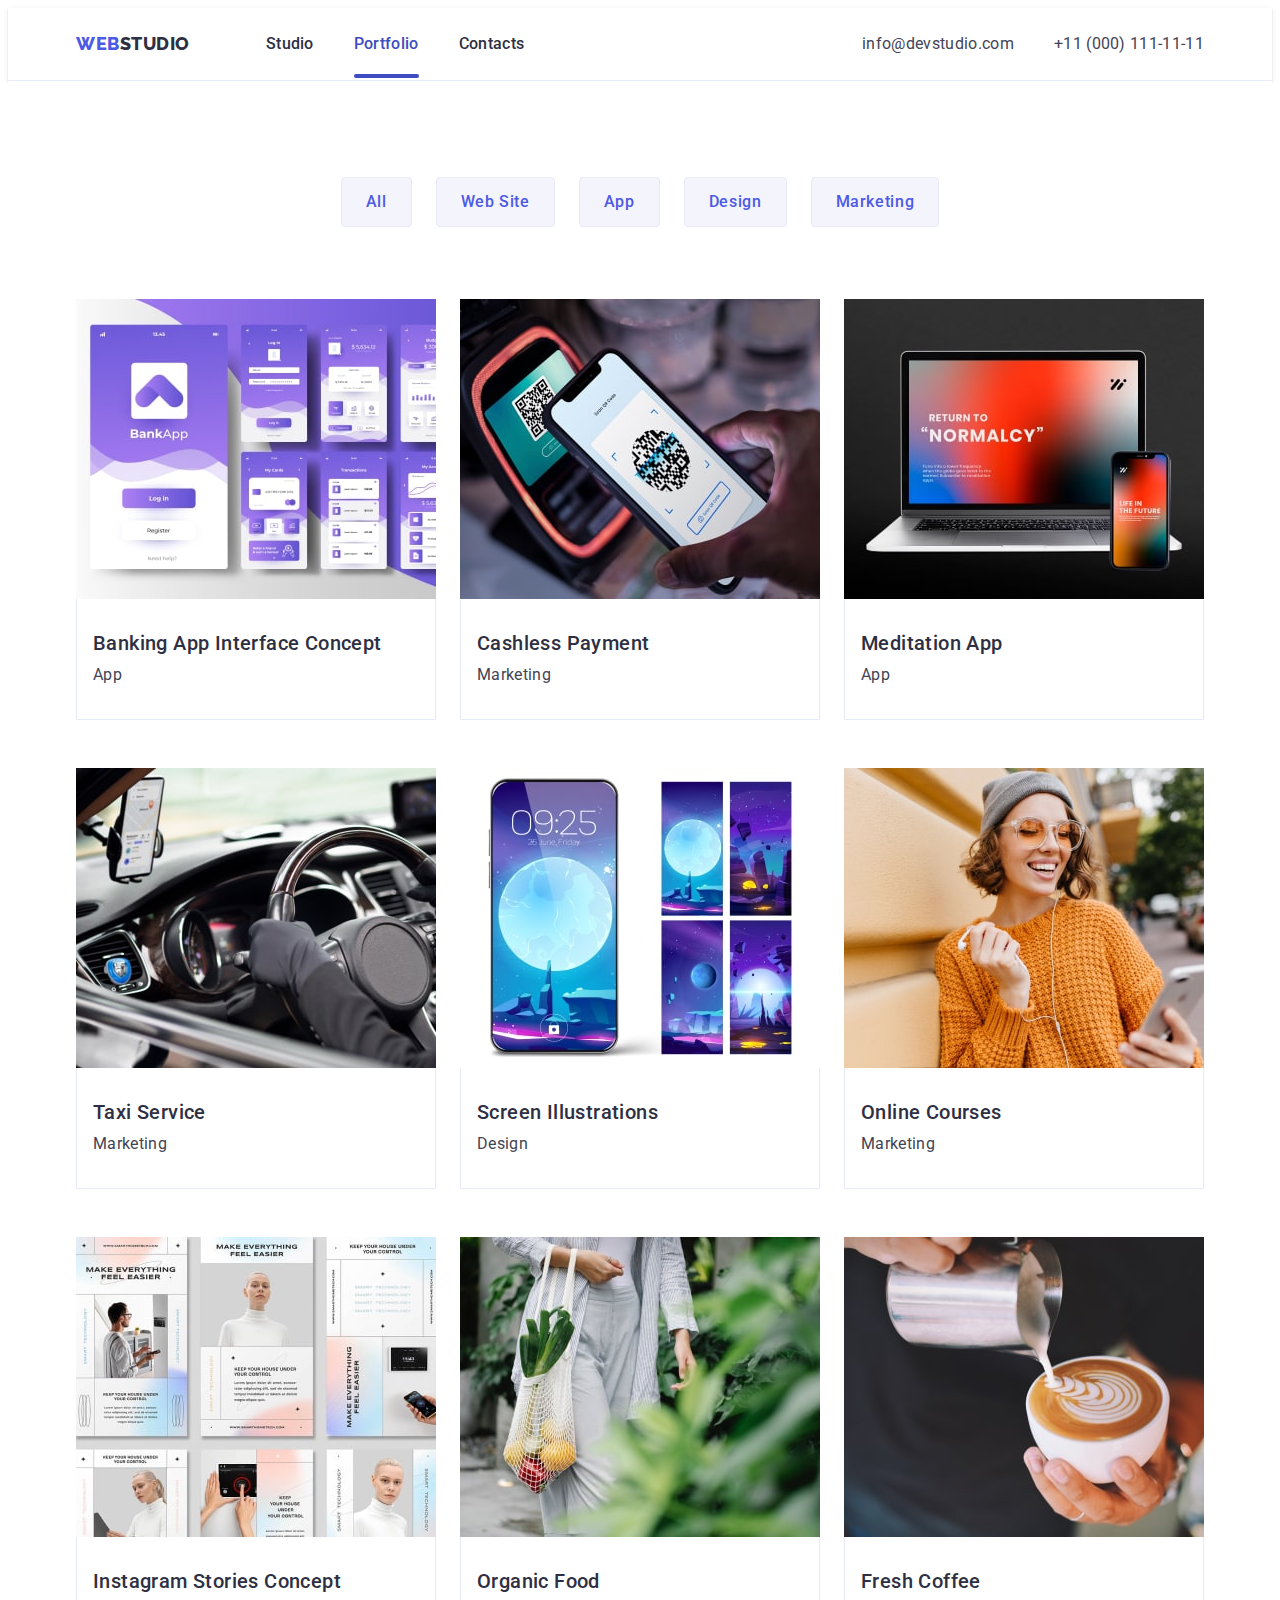
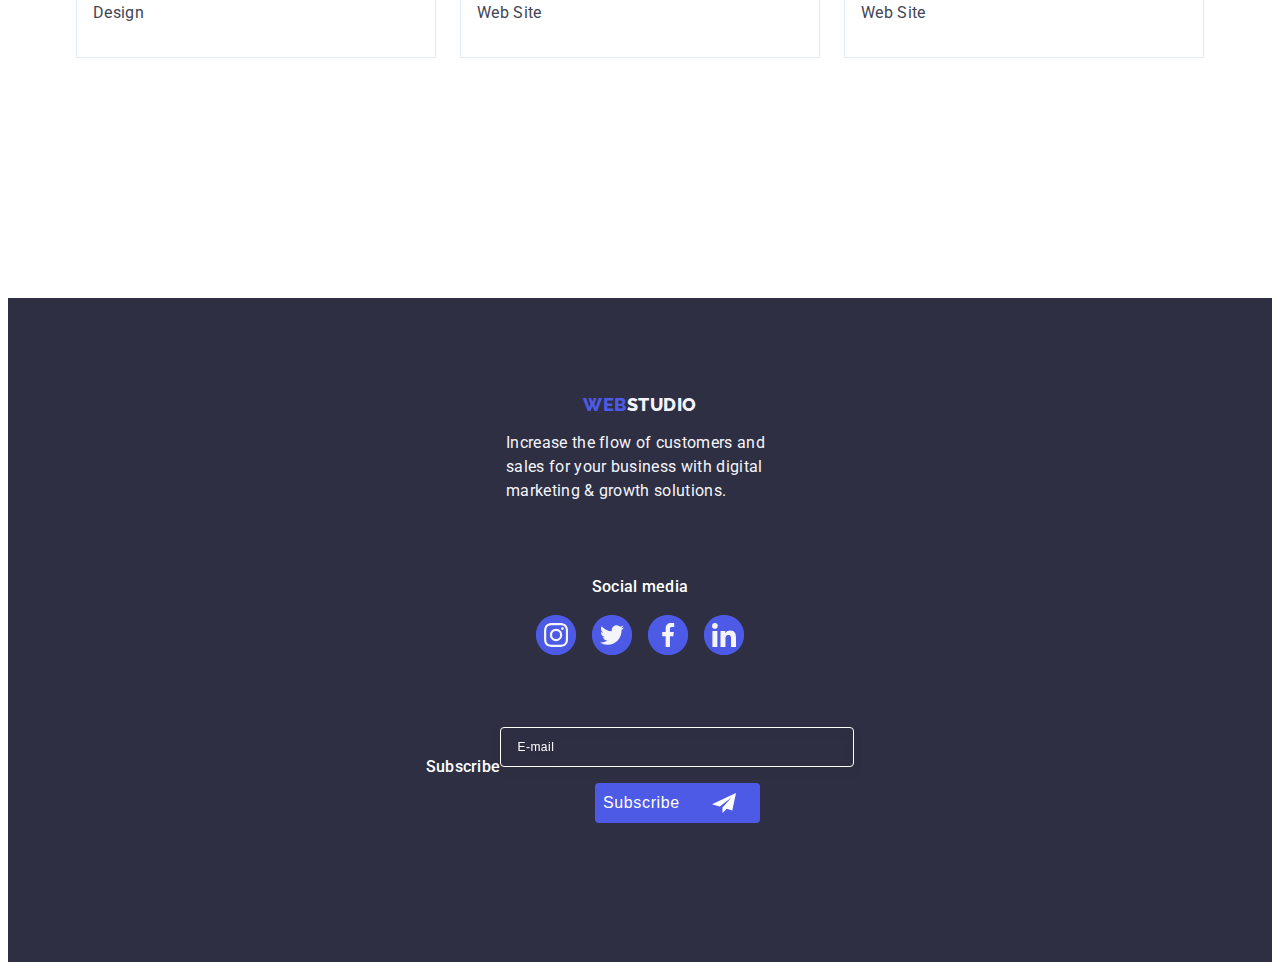
==== portfolio.html @ fb033a0b "goit-markup-hw-06" ====
<!DOCTYPE html>
<html lang="en">
  <head>
    <meta charset="UTF-8" />
    <meta http-equiv="X-UA-Compatible" content="IE=edge" />
    <meta name="viewport" content="width=device-width, initial-scale=1.0" />
    <title>Document</title>
    <link rel="preconnect" href="https://fonts.googleapis.com" />
    <link rel="preconnect" href="https://fonts.gstatic.com" crossorigin />
    <link
      href="https://fonts.googleapis.com/css2?family=Montserrat:wght@400;700&family=Raleway:wght@800&family=Roboto:wght@400;500;700;900&display=swap"
      rel="stylesheet"
    />
    <link
      rel="stylesheet"
      href="https://cdnjs.cloudflare.com/ajax/libs/modern-normalize/2.0.0/modern-normalize.min.css"
      integrity="sha512-4xo8blKMVCiXpTaLzQSLSw3KFOVPWhm/TRtuPVc4WG6kUgjH6J03IBuG7JZPkcWMxJ5huwaBpOpnwYElP/m6wg=="
      crossorigin="anonymous"
      referrerpolicy="no-referrer"
    />
    <link rel="stylesheet" href="./css/styles.css" />
  </head>
  <body>
    <header class="header">
      <div class="header-container container">
        <nav class="header-navigation">
          <a class="header-logo link" href="./index.html"
            >Web<span class="header-logo-accent">Studio</span></a
          >
          <ul class="header-menu list">
            <li class="header-menu-item">
              <a class="header-menu-link link" href="./index.html">Studio</a>
            </li>
            <li class="header-menu-item">
              <a class="header-menu-link link current" href="./portfolio.html"
                >Portfolio</a
              >
            </li>
            <li class="header-menu-item">
              <a class="header-menu-link link" href="">Contacts</a>
            </li>
          </ul>
        </nav>
        <address class="header-contacts">
          <ul class="header-contacts-menu list">
            <li class="header-contacts-item">
              <a
                class="header-contacts-link link"
                href="mailto:info@devstudio.com"
                >info@devstudio.com</a
              >
            </li>
            <li class="header-contacts-item">
              <a class="header-contacts-link link" href="tel:+110001111111"
                >+11 (000) 111-11-11</a
              >
            </li>
          </ul>
        </address>
      </div>
    </header>
    <main>
      <section class="gallery">
        <div class="container">
          <h1 class="visually-hidden">Gallery</h1>
          <ul class="gallery-btn-list list">
            <li>
              <button type="button" class="gallery-btn-item">All</button>
            </li>
            <li>
              <button type="button" class="gallery-btn-item">Web Site</button>
            </li>
            <li><button type="button" class="gallery-btn-item">App</button></li>
            <li>
              <button type="button" class="gallery-btn-item">Design</button>
            </li>
            <li>
              <button type="button" class="gallery-btn-item">Marketing</button>
            </li>
          </ul>
          <ul class="gallery-portfolio-list list">
            <li class="gallery-portfolio-item">
              <a class="gallery-portfolio-link link" href="">
                <div class="gallery-portfolio-img">
                  <img
                    src="./images/portfolio/img1min.jpg"
                    alt="Main menu"
                    width="360"
                    height="300"
                  />
                  <p class="gallery-img-text">
                    14 Stylish and User-Friendly App Design Concepts · Task
                    Manager App · Calorie Tracker App · Exotic Fruit Ecommerce
                    App · Cloud Storage App
                  </p>
                </div>
                <div class="container-galrery-text">
                  <h2 class="gallery-portfolio-title">
                    Banking App Interface Concept
                  </h2>
                  <p class="gallery-portfolio-text">App</p>
                </div>
              </a>
            </li>
            <li class="gallery-portfolio-item">
              <a class="gallery-portfolio-link link" href="">
                <div class="gallery-portfolio-img">
                  <img
                    src="./images/portfolio/img2min.jpg"
                    alt="Scan code"
                    width="360"
                    height="300"
                  />
                  <p class="gallery-img-text">
                    14 Stylish and User-Friendly App Design Concepts · Task
                    Manager App · Calorie Tracker App · Exotic Fruit Ecommerce
                    App · Cloud Storage App
                  </p>
                </div>
                <div class="container-galrery-text">
                  <h2 class="gallery-portfolio-title">Cashless Payment</h2>
                  <p class="gallery-portfolio-text">Marketing</p>
                </div>
              </a>
            </li>
            <li class="gallery-portfolio-item">
              <a class="gallery-portfolio-link link" href="">
                <div class="gallery-portfolio-img">
                  <img
                    src="./images/portfolio/img3min.jpg"
                    alt="Gadget adaptation"
                    width="360"
                    height="300"
                  />
                  <p class="gallery-img-text">
                    14 Stylish and User-Friendly App Design Concepts · Task
                    Manager App · Calorie Tracker App · Exotic Fruit Ecommerce
                    App · Cloud Storage App
                  </p>
                </div>
                <div class="container-galrery-text">
                  <h2 class="gallery-portfolio-title">Meditation App</h2>
                  <p class="gallery-portfolio-text">App</p>
                </div>
              </a>
            </li>
            <li class="gallery-portfolio-item">
              <a class="gallery-portfolio-link link" href="">
                <div class="gallery-portfolio-img">
                  <img
                    src="./images/portfolio/img4min.jpg"
                    alt="Taxi Service"
                    width="360"
                    height="300"
                  />
                  <p class="gallery-img-text">
                    14 Stylish and User-Friendly App Design Concepts · Task
                    Manager App · Calorie Tracker App · Exotic Fruit Ecommerce
                    App · Cloud Storage App
                  </p>
                </div>
                <div class="container-galrery-text">
                  <h2 class="gallery-portfolio-title">Taxi Service</h2>
                  <p class="gallery-portfolio-text">Marketing</p>
                </div>
              </a>
            </li>
            <li class="gallery-portfolio-item">
              <a class="gallery-portfolio-link link" href="">
                <div class="gallery-portfolio-img">
                  <img
                    src="./images/portfolio/img5min.jpg"
                    alt="Screen Illustrations"
                    width="360"
                    height="300"
                  />
                  <p class="gallery-img-text">
                    14 Stylish and User-Friendly App Design Concepts · Task
                    Manager App · Calorie Tracker App · Exotic Fruit Ecommerce
                    App · Cloud Storage App
                  </p>
                </div>
                <div class="container-galrery-text">
                  <h2 class="gallery-portfolio-title">Screen Illustrations</h2>
                  <p class="gallery-portfolio-text">Design</p>
                </div>
              </a>
            </li>
            <li class="gallery-portfolio-item">
              <a class="gallery-portfolio-link link" href="">
                <div class="gallery-portfolio-img">
                  <img
                    src="./images/portfolio/img6min.jpg"
                    alt="Online Courses"
                    width="360"
                    height="300"
                  />
                  <p class="gallery-img-text">
                    14 Stylish and User-Friendly App Design Concepts · Task
                    Manager App · Calorie Tracker App · Exotic Fruit Ecommerce
                    App · Cloud Storage App
                  </p>
                </div>
                <div class="container-galrery-text">
                  <h2 class="gallery-portfolio-title">Online Courses</h2>
                  <p class="gallery-portfolio-text">Marketing</p>
                </div>
              </a>
            </li>
            <li class="gallery-portfolio-item">
              <a class="gallery-portfolio-link link" href="">
                <div class="gallery-portfolio-img">
                  <img
                    src="./images/portfolio/img7min.jpg"
                    alt="Instagram Stories"
                    width="360"
                    height="300"
                  />
                  <p class="gallery-img-text">
                    14 Stylish and User-Friendly App Design Concepts · Task
                    Manager App · Calorie Tracker App · Exotic Fruit Ecommerce
                    App · Cloud Storage App
                  </p>
                </div>
                <div class="container-galrery-text">
                  <h2 class="gallery-portfolio-title">
                    Instagram Stories Concept
                  </h2>
                  <p class="gallery-portfolio-text">Design</p>
                </div>
              </a>
            </li>
            <li class="gallery-portfolio-item">
              <a class="gallery-portfolio-link link" href="">
                <div class="gallery-portfolio-img">
                  <img
                    src="./images/portfolio/img8min.jpg"
                    alt="Organic Food"
                    width="360"
                    height="300"
                  />
                  <p class="gallery-img-text">
                    14 Stylish and User-Friendly App Design Concepts · Task
                    Manager App · Calorie Tracker App · Exotic Fruit Ecommerce
                    App · Cloud Storage App
                  </p>
                </div>
                <div class="container-galrery-text">
                  <h2 class="gallery-portfolio-title">Organic Food</h2>
                  <p class="gallery-portfolio-text">Web Site</p>
                </div>
              </a>
            </li>
            <li class="gallery-portfolio-item">
              <a class="gallery-portfolio-link link" href="">
                <div class="gallery-portfolio-img">
                  <img
                    src="./images/portfolio/img9min.jpg"
                    alt="Fresh Coffee"
                    width="360"
                    height="300"
                  />
                  <p class="gallery-img-text">
                    14 Stylish and User-Friendly App Design Concepts · Task
                    Manager App · Calorie Tracker App · Exotic Fruit Ecommerce
                    App · Cloud Storage App
                  </p>
                </div>
                <div class="container-galrery-text">
                  <h2 class="gallery-portfolio-title">Fresh Coffee</h2>
                  <p class="gallery-portfolio-text">Web Site</p>
                </div>
              </a>
            </li>
          </ul>
        </div>
      </section>
    </main>
    <footer class="footer">
      <div class="footer-container container">
        <div class="footer-container-logo">
          <a class="footer-logo link" href="./index.html"
            >Web<span class="footer-logo-accent">Studio</span></a
          >
          <p class="footer-text">
            Increase the flow of customers and sales for your business with
            digital marketing & growth solutions.
          </p>
        </div>
        <div class="footer-social">
          <p class="footer-social-text">Social media</p>
          <ul class="footer-social-list list">
            <li class="footer-social-item">
              <a class="footer-social-link" href="">
                <svg class="footer-social-icon" width="24" height="24">
                  <use href="./images/symbol-defs-2.svg#icon-instagram24"></use>
                </svg>
              </a>
            </li>
            <li class="footer-social-item">
              <a class="footer-social-link" href="">
                <svg class="footer-social-icon" width="24" height="24">
                  <use href="./images/symbol-defs-2.svg#icon-twitter24"></use>
                </svg>
              </a>
            </li>
            <li class="footer-social-item">
              <a class="footer-social-link" href="">
                <svg class="footer-social-icon" width="24" height="24">
                  <use href="./images/symbol-defs-3.svg#icon-facebook24"></use>
                </svg>
              </a>
            </li>
            <li class="footer-social-item">
              <a class="footer-social-link" href="">
                <svg class="footer-social-icon" width="24" height="24">
                  <use href="./images/symbol-defs-2.svg#icon-linkedin24"></use>
                </svg>
              </a>
            </li>
          </ul>
        </div>
        <div class="footer-sub">
          <p class="footer-sub-text">Subscribe</p>
          <form class="footer-form-sub">
            <label aria-label="footer e-mail input" class="footer-label">
              <input
                type="email"
                name="footer-mail"
                class="footer-input"
                placeholder="E-mail"
              />
            </label>
            <button type="submit" class="footer-sub-btn">
              Subscribe
              <svg class="submit-icon" width="24" height="24">
                <use href="./images/symbol-defs5.svg#icon-Frame3"></use>
              </svg>
            </button>
          </form>
        </div>
      </div>
    </footer>
  </body>
</html>
---- css/styles.css ----
:root {
  --color-iris: #4d5ae5;
  --color-ocean: #404bbf;
  --color-navy-blue: #2e2f42;
  --color-green: #31d0aa;
  --color-slate: #434455;
  --color-light-slate: #8e8f99;
  --color-cornflower: #e7e9fc;
  --color-cloud: #f4f4fd;
  --color-navy-blue-modal: #2e2f42;
  --color-grey: #2e2f42;
  --color-white: #ffffff;
  --color-dairy: #fcfcfc;
}

body {
  font-family: "Roboto", sans-serif;
  color: var(--color-slate);
  background-color: var(--color-white);
  size: 16px;
}

p,
h1,
h2,
h3,
h4,
h5,
h6 {
  margin-top: 0;
  margin-bottom: 0;
}
ul,
ol {
  padding-left: 0;
  margin-top: 0;
  margin-bottom: 0;
}

* {
  box-sizing: border-box;
}

.link {
  text-decoration: none;
}
.list {
  list-style-type: none;
}
.visually-hidden {
  position: absolute;
  width: 1px;
  height: 1px;
  margin: -1px;
  border: 0;
  padding: 0;
  white-space: nowrap;
  clip-path: inset(100%);
  clip: rect(0 0 0 0);
  overflow: hidden;
}

.container {
  width: 100%;
  max-width: 1158px;
  padding: 0 15px;
  margin: 0 auto;
}

img {
  display: block;
  max-width: 100%;
  height: auto;
}

/* ------HEADER------- */

.header {
  border-bottom: 1px solid #e7e9fc;
  box-shadow: 0px 2px 1px rgba(46, 47, 66, 0.08),
    0px 1px 1px rgba(46, 47, 66, 0.16), 0px 1px 6px rgba(46, 47, 66, 0.08);
}

.header-container {
  display: flex;
  align-items: center;
}
.header-navigation {
  display: flex;
  align-items: center;
  position: relative;
  color: #404bbf;
}
/* .header-navigation::after {
  position: absolute;
  left: 0;
  bottom: -1px;
  height: 4px;
  background-color: #404bbf;
  border-radius: 2px;
} */
.header-menu {
  display: flex;
  align-items: center;
  gap: 40px;
}
.header-contacts {
  font-style: normal;
  display: flex;
  align-items: center;
  margin-left: auto;
  padding-top: 24px;
  padding-bottom: 24px;
}

.header-contacts-menu {
  display: flex;
  gap: 40px;
}

.header-logo {
  color: var(--color-iris);
  font-family: Raleway, sans-serif;
  font-size: 18px;
  font-weight: 800;
  line-height: 1.17;
  letter-spacing: 0.03em;
  text-transform: uppercase;
  margin-right: 76px;
}
.header-logo-accent {
  color: var(--color-navy-blue);
  font-family: Raleway, sans-serif;
  font-size: 18px;
  font-weight: 800;
  line-height: 1.17;
  letter-spacing: 0.03em;
  text-transform: uppercase;
}
.header-menu-item {
}
/* .header-menu-item:not(:last-child) .header-menu-link {
  color: var(--color-ocean);
}

.header-menu-item:not(:last-child) .header-menu-link::after {
  content: "";
  position: absolute;
  left: 0;
  width: 100%;
  bottom: -1px;
  height: 4px;
  border-radius: 2px;
  background-color: var(--color-ocean);
} */

.header-menu-link {
  color: var(--color-navy-blue);
  font-size: 16px;
  font-weight: 500;
  line-height: 1.5;
  letter-spacing: 0.02em;
  padding: 24px 0;
  transition: color 250ms cubic-bezier(0.4, 0, 0.2, 1);
  position: relative;
}
.current {
  position: relative;
  color: var(--color-ocean);
}
.current::after {
  content: "";
  position: absolute;
  left: 0;
  width: 100%;
  bottom: -1px;
  height: 4px;
  border-radius: 2px;
  background-color: var(--color-ocean);
}
.header-menu-link:hover,
.header-menu-link:focus {
  color: var(--color-ocean);
}

.header-contacts-link {
  color: var(--color-slate);
  font-size: 16px;
  font-weight: 400;
  line-height: 1.5;
  letter-spacing: 0.02em;
  transition: color 250ms cubic-bezier(0.4, 0, 0.2, 1);
}
.header-contacts-link:hover,
.header-contacts-link:focus {
  color: var(--color-ocean);
}

/* -----------------------HERO----------------------- */
.hero {
  background-color: var(--color-navy-blue);
  background-image: linear-gradient(
      rgba(46, 47, 66, 0.7),
      rgba(46, 47, 66, 0.7)
    ),
    url(../images/people-office-min.jpg);
  background-repeat: no-repeat;
  background-position: center;
  background-size: cover;
  padding-top: 112px;
  padding-bottom: 240px;
  margin: 0 auto;
  height: 432px;
}

.hero-title {
  color: var(--color-white);
  text-align: center;
  font-size: 36px;
  font-weight: 700;
  line-height: 1.11;
  letter-spacing: 0.02em;
  max-width: 320px;
  padding-left: auto;
  margin: auto;
  margin-bottom: 72px;
}

.hero-button {
  color: var(--color-white);
  background-color: var(--color-iris);
  font-family: inherit;
  cursor: pointer;
  font-size: 16px;
  font-weight: 500;
  line-height: 1.5;
  letter-spacing: 0.04em;
  min-width: 169px;
  display: block;
  height: 56px;
  border: none;
  margin: auto;
  padding: 16px 32px;
  border-radius: 4px;
  transition: background-color 250ms cubic-bezier(0.4, 0, 0.2, 1);
  margin-bottom: 112px;
}
.hero-button:hover,
.hero-button:focus {
  background-color: var(--color-ocean);
}

/* ---------------ADVANTAGES------------ */

.advantages {
  background-color: var(--color-white);
  padding-top: 96px;
  padding-bottom: 96px;
}
.advantages-list {
  background-color: var(--color-white);
  display: flex;
  flex-wrap: wrap;
  gap: 72px;
  /* width: 100%; */
}

.advantages-item {
  /* width: calc((100% - 72px) / 4); */
}
.advantages-item-top {
  /* width: 264px;
  height: 112px;
  display: flex;
  align-items: center;
  justify-content: center;
  border-radius: 4px;
  background: var(--cloud, #f4f4fd);
  margin-bottom: 8px; */
  display: none;
}

.advantages-subtitle {
  color: var(--color-navy-blue);
  font-size: 36px;
  font-weight: 700;
  line-height: 1.11;
  letter-spacing: 0.02em;
  margin-bottom: 8px;
  text-align: center;
}
.advantages-item-text {
  color: var(--color-slate);
  font-size: 16px;
  font-weight: 500;
  line-height: 1.5;
  letter-spacing: 0.02em;
  /* width: 264px; */
  width: 100%;
  gap: 8px;
}

/* ---------------IMAGES------------ */
.images {
}
.images-title {
  display: none;
}
.images-list {
  display: none;
}
.images-item {
  display: none;
}
/* ---------------TEAM-------------*/

.team {
  background-color: var(--color-cloud);
  padding-top: 96px;
  padding-bottom: 96px;
}
.team-title {
  color: var(--color-navy-blue);
  text-align: center;
  font-size: 36px;
  font-weight: 700;
  line-height: 1.11;
  letter-spacing: 0.02em;
  text-transform: capitalize;
  margin-bottom: 72px;
}
.container-text {
  padding-top: 32px;
  padding-bottom: 32px;
  text-align: center;
  width: 264px;
}
.team-name {
  color: var(--color-navy-blue);
  text-align: center;
  font-size: 20px;
  font-weight: 500;
  line-height: 1.2;
  letter-spacing: 0.02em;
  margin-bottom: 8px;
}
.team-text {
  color: var(--color-slate);
  text-align: center;
  font-size: 16px;
  font-weight: 400;
  line-height: 1.5;
  letter-spacing: 0.02em;
  margin-bottom: 8px;
}
.team-icon-list {
  display: flex;
  justify-content: center;
  gap: 24px;
}
.team-icon-item {
  width: 40px;
  height: 40px;
}
.team-icon-link {
  width: 100%;
  height: 100%;
  background-color: var(--color-iris);
  border-radius: 50%;
  display: flex;
  align-items: center;
  justify-content: center;
  transition: background-color 250ms cubic-bezier(0.4, 0, 0.2, 1);
}
.team-icon-link:hover,
.team-icon-link:focus {
  background-color: #404bbf;
}
.team-img-icon {
  width: 16px;
  height: 16px;
  fill: #f4f4fd;
}

.team-list {
  display: flex;
  flex-wrap: wrap;
  gap: 72px;
  justify-content: center;
  align-items: center;
  margin: 0 auto;
}

.team-item {
  background-color: var(--color-white);
  border-radius: 0px 0px 4px 4px;
  /* width: calc((100% - 72px) / 4); */
  box-shadow: 0px 2px 1px 0px rgba(46, 47, 66, 0.08),
    0px 1px 1px 0px rgba(46, 47, 66, 0.16),
    0px 1px 6px 0px rgba(46, 47, 66, 0.08);
  justify-content: center;
  align-items: center;
}
/* --------------COSTOMERS------------ */

.costomers {
  padding-top: 96px;
  padding-bottom: 96px;
}
.costomers-title {
  color: var(--navyblue, #2e2f42);
  text-align: center;
  font-size: 36px;
  font-weight: 700;
  line-height: 1.11;
  letter-spacing: 0.02em;
  text-transform: capitalize;
  margin-bottom: 72px;
}
.costomers-list {
  display: flex;
  flex-wrap: wrap;
  gap: 72px 16px;
  max-width: 426px;
}

.costomers-item {
  width: calc((100% - 16px) / 2);
  height: 88px;
}

.costomers-item:hover,
.costomers-item:focus {
  border-color: #404bbf;
  color: #404bbf;
}

.costomers-link {
  width: 100%;
  height: 100%;
  display: flex;
  align-items: center;
  justify-content: center;
  color: #8e8f99;
  border: 1px solid var(--lightslate, #8e8f99);
  border-radius: 4px;
  transition: border-color 250ms cubic-bezier(0.4, 0, 0.2, 1),
    color 250ms cubic-bezier(0.4, 0, 0.2, 1);
}
.costomers-icon {
  fill: currentColor;
}
.costomers-link:hover,
.costomers-link:focus {
  border-color: #404bbf;
  color: #404bbf;
}

/* --------------FOOTER-------------- */

.footer {
  background-color: var(--color-navy-blue);
  /* padding: 100px 0; */
  align-items: baseline;
  padding-top: 96px;
  padding-bottom: 96px;
  margin: 0 auto;
  height: 664px;
}
.footer-container-logo {
  /* margin-right: 120px; */
}
.footer-logo {
  margin-bottom: 16px;
  color: var(--color-iris);
  font-family: Raleway, sans-serif;
  font-size: 18px;
  font-weight: 800;
  line-height: 1.17;
  letter-spacing: 0.03em;
  text-transform: uppercase;
  display: flex;
  justify-content: center;
  align-items: center;
}
.link {
  /* display: inline-block; */
}

.footer-logo-accent {
  color: var(--color-cloud);
  font-family: Raleway, sans-serif;
  font-size: 18px;
  font-weight: 800;
  line-height: 1.17;
  letter-spacing: 0.03em;
  text-transform: uppercase;
}
.footer-text {
  color: var(--color-cloud);
  font-size: 16px;
  font-weight: 400;
  line-height: 1.5;
  letter-spacing: 0.02em;
  max-width: 268px;
  display: flex;
  justify-content: center;
  align-items: center;
  margin: 0 auto;
}

.footer-container {
  flex-direction: column;
  align-items: center;
  /* gap: 72px; */
}

.footer-social {
  margin-top: 72px;
}
.footer-social-text {
  color: var(--white, #fff);
  font-size: 16px;
  font-weight: 500;
  line-height: 1.5;
  letter-spacing: 0.02em;
  margin-bottom: 16px;
  display: flex;
  flex-wrap: wrap;
  justify-content: center;
  align-items: center;
}
.footer-social-list {
  display: flex;
  flex-wrap: wrap;
  justify-content: center;
  align-items: center;
  gap: 16px;
}
.footer-social-item {
  display: flex;
  align-items: center;
  justify-content: center;
  fill: var(--cloud);
  background-color: var(--color-iris);
  width: 40px;
  height: 40px;
  border-radius: 50%;
  margin-bottom: 72px;
}
.footer-social-link {
  width: 100%;
  height: 100%;
  background-color: var(--color-iris);
  display: flex;
  align-items: center;
  justify-content: center;
  border-radius: 50%;
  transition: background-color 250ms cubic-bezier(0.4, 0, 0.2, 1);
}
.footer-social-link:hover,
.footer-social-link:focus {
  background-color: #31d0aa;
}
.footer-social-icon {
  fill: #f4f4fd;
}
.footer-sub {
  display: flex;
  flex-wrap: wrap;
  justify-content: center;
  align-items: center;
}
.footer-sub-text {
  color: var(--white, #fff);
  font-size: 16px;
  font-weight: 500;
  line-height: 1.5;
  letter-spacing: 0.02em;
  margin-bottom: 16px;
}
.footer-form-sub {
  display: flex;
  flex-wrap: wrap;
}
.footer-label {
  width: 100%;
}
.footer-input {
  width: 100%;
  height: 40px;
  border-radius: 4px;
  border: 1px solid var(--white, #fff);
  filter: drop-shadow(0px 4px 4px rgba(0, 0, 0, 0.15));
  padding-left: 16px;
  padding-right: 16px;
  background-color: transparent;
  justify-content: space-between;
  font-size: 12px;
  line-height: 1.5;
  letter-spacing: 0.04em;
  color: #ffffff;
  margin-bottom: 16px;
}
.footer-input::placeholder {
  color: #ffffff;
}
.footer-sub-btn {
  display: flex;
  justify-content: center;
  align-items: center;
  min-width: 165px;
  height: 40px;
  color: #fff;
  text-align: center;
  padding-left: 8px;
  padding-right: 24px;
  gap: 16px;
  font-size: 16px;
  font-weight: 500;
  line-height: 1.5;
  letter-spacing: 0.04em;
  border-radius: 4px;
  background: var(--iris, #4d5ae5);
  cursor: pointer;
  border: none;
  margin: 0 auto;
}

.submit-icon {
  width: 24px;
  height: 24px;
  margin-left: 16px;
}

/* =============Gallery========= */

.gallery {
  background-color: var(--color-white);
  padding: 96px 0 120px 0;
}
.gallery-title {
}

.gallery-btn-list {
  text-align: center;
  display: flex;
  margin-bottom: 72px;
  justify-content: center;
  gap: 24px;
}
.gallery-btn-item:hover,
.gallery-btn-item:focus {
  color: var(--color-white);
  background-color: var(--color-ocean);
  border: 1px solid transparent;
  box-shadow: 0px 3px 1px rgba(0, 0, 0, 0.1), 0px 2px 1px rgba(0, 0, 0, 0.08),
    0px 2px 2px rgba(0, 0, 0, 0.12);
}

.gallery-btn-item {
  color: var(--color-iris);
  background-color: var(--color-cloud);
  text-align: center;
  font-family: inherit;
  cursor: pointer;
  font-size: 16px;
  font-weight: 500;
  line-height: 1.5;
  letter-spacing: 0.04em;
  padding: 12px 24px;
  border: 1px solid #e7e9fc;
  border-radius: 4px;
  transition: color 250ms cubic-bezier(0.4, 0, 0.2, 1),
    background-color 250ms cubic-bezier(0.4, 0, 0.2, 1),
    border-color 250ms cubic-bezier(0.4, 0, 0.2, 1),
    box-shadow 250ms cubic-bezier(0.4, 0, 0.2, 1);
}

/* ==============PORTFOLIO============= */

.gallery-portfolio-list {
  display: flex;
  justify-content: center;
  gap: 24px;
  row-gap: 48px;
  flex-wrap: wrap;
  padding-bottom: 120px;
}

.gallery-portfolio-item {
  width: calc((100% - 48px) / 3);
}
.gallery-portfolio-img {
  position: relative;
  overflow: hidden;
}
.gallery-img-text {
  position: absolute;
  top: 0;
  padding: 40px 32px;
  height: 100%;
  width: 100%;
  color: var(--cloud, #f4f4fd);
  background-color: #4d5ae5;
  font-size: 16px;
  font-weight: 400;
  line-height: 1.5;
  letter-spacing: 0.02em;
  transform: translateY(100%);
  transition: transform 250ms cubic-bezier(0.4, 0, 0.2, 1);
}

.gallery-portfolio-link {
  display: block;
  transition: box-shadow 250ms cubic-bezier(0.4, 0, 0.2, 1);
}
.gallery-portfolio-link:hover,
.gallery-portfolio-link:focus {
  box-shadow: 0px 1px 6px rgba(46, 47, 66, 0.08),
    0px 1px 1px rgba(46, 47, 66, 0.16), 0px 2px 1px rgba(46, 47, 66, 0.08);
  transform: translateY(0%);
}

.gallery-portfolio-title {
  color: var(--color-navy-blue);
  font-size: 20px;
  font-weight: 500;
  line-height: 1.2;
  letter-spacing: 0.02em;
  margin-bottom: 8px;
}
.container-galrery-text {
  padding: 32px 16px;
  border: 1px solid #e7e9fc;
  border-top: none;
  transition: transform 250ms cubic-bezier(0.4, 0, 0.2, 1);
}

.gallery-portfolio-text {
  color: var(--color-slate);
  font-size: 16px;
  font-weight: 400;
  line-height: 1.5;
  letter-spacing: 0.02em;
}
.gallery-portfolio-link:hover .gallery-img-text,
.gallery-portfolio-link:focus .gallery-img-text {
  transform: translateY(0%);
}

/* =======backdrop======= */

.backdrop {
  position: fixed;
  width: 100%;
  height: 100%;
  top: 0;
  left: 0;
  background-color: var(--navyblue-modal, rgba(46, 47, 66, 0.4));
  transition: opacity 250ms cubic-bezier(0.4, 0, 0.2, 1),
    visibility 250ms cubic-bezier(0.4, 0, 0.2, 1);
}
.modal {
  position: absolute;
  top: 50%;
  left: 50%;
  transform: translate(-50%, -50%) scale(1);
  padding: 32px;
  width: 408px;
  min-height: 584px;
  margin-top: 88px;
  margin-bottom: 8px;
  border-radius: 4px;
  background-color: var(--dairy, #fcfcfc);
  box-shadow: 0px 1px 1px rgba(0, 0, 0, 0.14), 0px 1px 3px rgba(0, 0, 0, 0.12),
    0px 2px 1px rgba(0, 0, 0, 0.2);
  transition: transform 250ms cubic-bezier(0.4, 0, 0.2, 1);
  padding: 72px 24px 24px 24px;
}
.backdrop.is-hidden .modal {
  transform: translate(-50%, -50%) scale(1);
}
.modal-close-button {
  display: flex;
  position: absolute;
  align-items: center;
  justify-content: center;
  top: 24px;
  right: 24px;
  width: 24px;
  height: 24px;
  padding: 0;
  border-radius: 50%;
  cursor: pointer;
  background-color: #e7e9fc;
  border: 1px solid rgba(0, 0, 0, 0.1);
  transition: background-color 250ms cubic-bezier(0.4, 0, 0.2, 1),
    border 250ms cubic-bezier(0.4, 0, 0.2, 1);
}
.modal-title {
  color: var(--navyblue, #2e2f42);
  text-align: center;
  font-size: 16px;
  font-weight: 500;
  line-height: 1.5;
  letter-spacing: 0.02em;
  margin-bottom: 16px;
}
.modal-field {
  margin-bottom: 8px;
}
.modal-input {
  width: 100%;
  height: 40px;
  border-radius: 4px;
  border: 1px solid var(--navyblue-modal, rgba(46, 47, 66, 0.4));
  padding-left: 38px;
  padding-right: 16px;
  outline: transparent;
  transition: border-color 250ms cubic-bezier(0.4, 0, 0.2, 1);
  background-color: transparent;
}
.modal-input:focus {
  border: 1px solid var(--iris, #4d5ae5);
}

.modal-input:focus + .modal-ikon {
  fill: #4d5ae5;
}

.modal-label {
  color: var(--lightslate, #8e8f99);
  font-size: 12px;
  font-weight: 400;
  line-height: 1.17;
  letter-spacing: 0.04em;
  display: inline-block;
  margin-bottom: 4px;
  display: block;
}
.modal-ikon {
  fill: var(--navy-blue, #2e2f42);
  position: absolute;
  left: 16px;
  top: 50%;
  transform: translateY(-50%);
  transition: fill 250ms cubic-bezier(0.4, 0, 0.2, 1);
}
.model-input-wrap {
  position: relative;
}
.modal-field-area {
  margin-bottom: 16px;
}

.modal-comment {
  width: 100%;
  height: 120px;
  border-radius: 4px;
  font-size: 12px;
  font-weight: 400;
  line-height: 1.17;
  letter-spacing: 0.04em;
  border: 1px solid var(--navyblue-modal, rgba(46, 47, 66, 0.4));
  padding: 16px 18px;
  outline: transparent;
  transition: border-color 250ms cubic-bezier(0.4, 0, 0.2, 1);
  resize: none;
  background-color: transparent;
  padding: 8px 16px;
  color: rgba(46, 47, 66, 0.4);
}
.modal-comment:focus {
  border: 1px solid var(--iris, #4d5ae5);
}
.modal-comment::placeholder {
  color: var(--navyblue-modal, rgba(46, 47, 66, 0.4));
}

.modal-field-check {
  margin-bottom: 24px;
}
.modal-check-text {
  color: var(--lightslate, #8e8f99);
  font-size: 12px;
  font-weight: 400;
  line-height: 1.17;
  letter-spacing: 0.04em;
  align-items: center;
}

.modal-check-ikon {
  outline: transparent;
}
.modal-check-text span {
  width: 16px;
  height: 16px;
  border-radius: 2px;
  border: 1px solid var(--navyblue-modal, rgba(46, 47, 66, 0.4));
  background: var(--dairy, #fcfcfc);
  margin-right: 8px;
  display: inline-flex;
  align-items: center;
  justify-content: center;
  fill: transparent;
  transition: background-color 250ms cubic-bezier(0.4, 0, 0.2, 1),
    border 250ms cubic-bezier(0.4, 0, 0.2, 1),
    fill 250ms cubic-bezier(0.4, 0, 0.2, 1);
}
.modal-check:checked + .modal-check-text span {
  background-color: var(--ocean, #404bbf);
  border: none;
  fill: #f4f4fd;
  transition: background-color 250ms cubic-bezier(0.4, 0, 0.2, 1),
    border 250ms cubic-bezier(0.4, 0, 0.2, 1);
}
.modal-check-link {
  color: var(--iris, #4d5ae5);
  font-size: 12px;
  font-weight: 400;
  line-height: 1.33;
  letter-spacing: 0.04em;
}
.modal-close-button:hover,
.modal-close-button:focus {
  background-color: #404bbf;
  border: none;
  fill: #ffffff;
}
.modal-close-icon {
  transition: fill 250ms cubic-bezier(0.4, 0, 0.2, 1);
}
.modal-close-icon:hover,
.modal-close-icon:focus {
  fill: #ffffff;
}

.modal-form-btn {
  min-width: 169px;
  height: 56px;
  margin: auto;
  background-color: var(--iris, #4d5ae5);
  color: #fff;
  display: block;
  align-items: center;
  justify-content: center;
  border-radius: 4px;
  box-shadow: 0px 4px 4px 0px rgba(0, 0, 0, 0.15);
  text-align: center;
  font-size: 16px;
  font-weight: 500;
  line-height: 1.5;
  letter-spacing: 0.04em;
  cursor: pointer;
  outline: transparent;
  border: none;
  transition: background-color 250ms cubic-bezier(0.4, 0, 0.2, 1);
}
.is-hidden {
  opacity: 0;
  visibility: hidden;
  pointer-events: none;
}
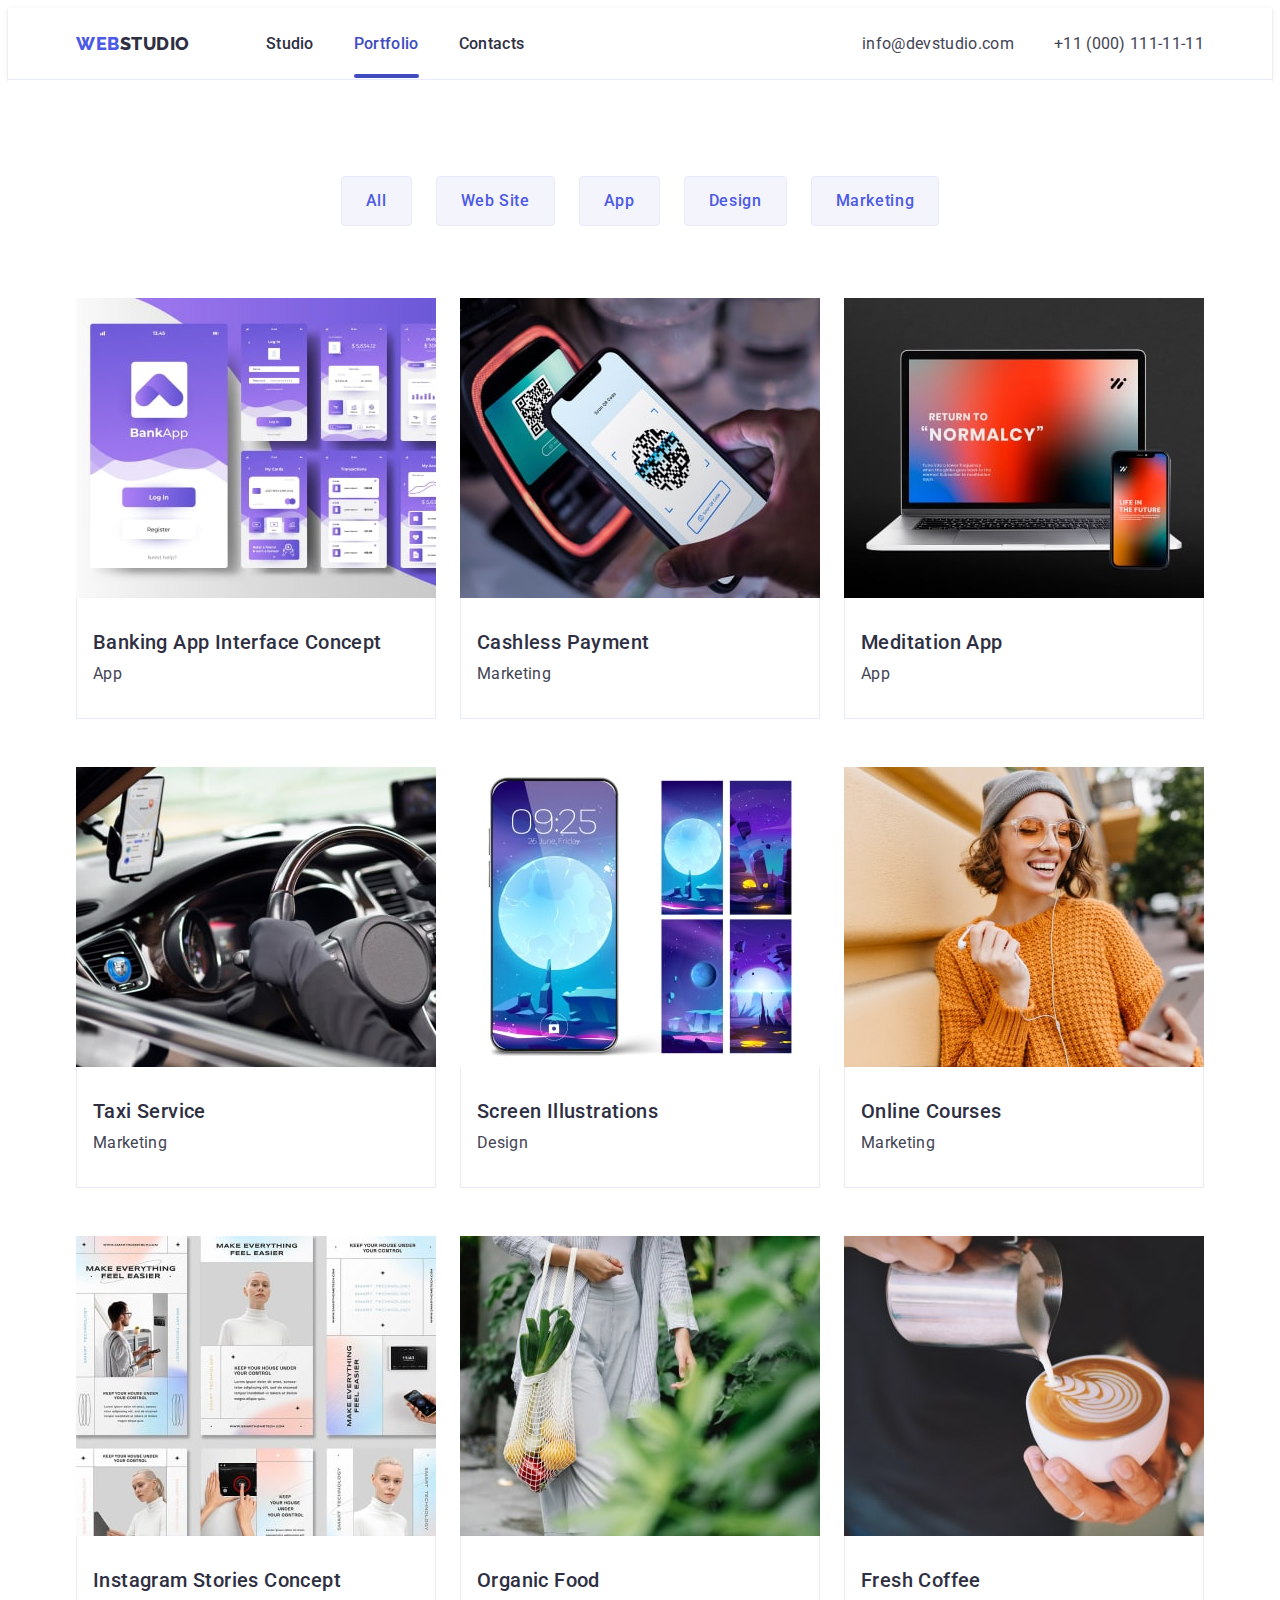
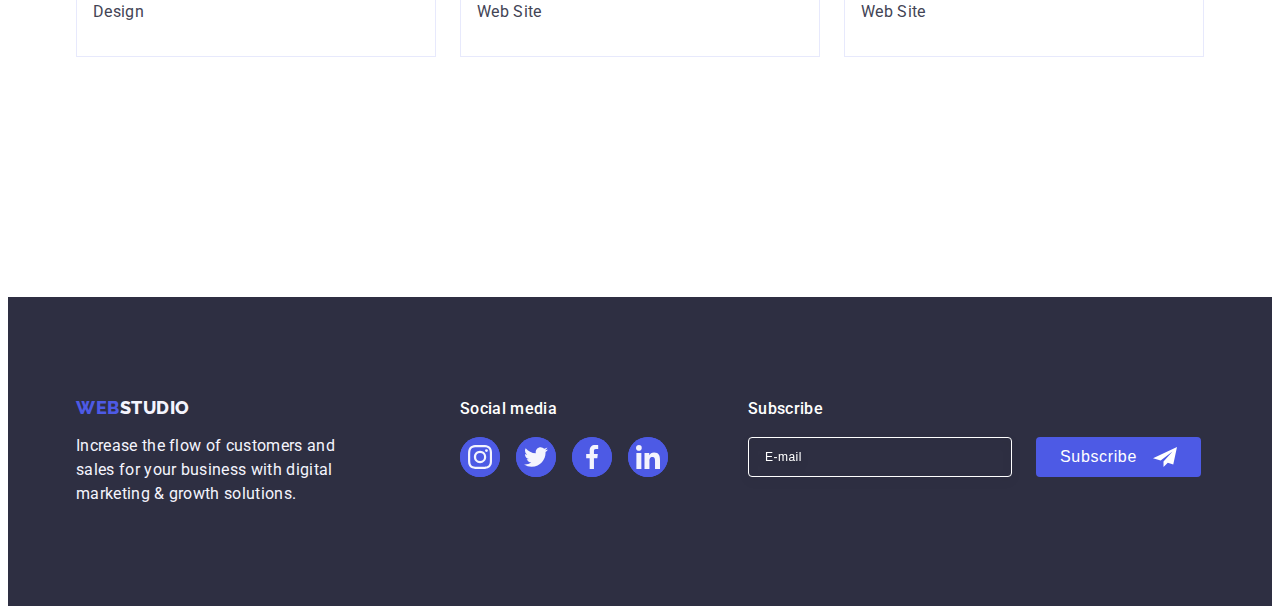
==== commit 2cf0ed2d: "goit-markup-hw-06" ====
--- a/portfolio.html
+++ b/portfolio.html
@@ -19,6 +19,7 @@
       referrerpolicy="no-referrer"
     />
     <link rel="stylesheet" href="./css/styles.css" />
+    <link rel="stylesheet" href="./css/media.css" />
   </head>
   <body>
     <header class="header">
--- a/css/styles.css
+++ b/css/styles.css
@@ -76,6 +76,7 @@
 /* ------HEADER------- */
 
 .header {
+  display: flex;
   border-bottom: 1px solid #e7e9fc;
   box-shadow: 0px 2px 1px rgba(46, 47, 66, 0.08),
     0px 1px 1px rgba(46, 47, 66, 0.16), 0px 1px 6px rgba(46, 47, 66, 0.08);
@@ -84,41 +85,39 @@
 .header-container {
   display: flex;
   align-items: center;
+  /* margin-top: 24px;
+  margin-bottom: 24px; */
 }
 .header-navigation {
   display: flex;
   align-items: center;
+  justify-content: center;
   position: relative;
   color: #404bbf;
 }
-/* .header-navigation::after {
-  position: absolute;
-  left: 0;
-  bottom: -1px;
-  height: 4px;
-  background-color: #404bbf;
-  border-radius: 2px;
-} */
 .header-menu {
   display: flex;
   align-items: center;
   gap: 40px;
+  display: none;
 }
 .header-contacts {
   font-style: normal;
   display: flex;
-  align-items: center;
   margin-left: auto;
   padding-top: 24px;
   padding-bottom: 24px;
+  display: none;
 }
 
 .header-contacts-menu {
   display: flex;
-  gap: 40px;
+  flex-direction: column;
+  gap: 12px;
 }
 
 .header-logo {
+  padding: 25px 0;
   color: var(--color-iris);
   font-family: Raleway, sans-serif;
   font-size: 18px;
@@ -139,20 +138,6 @@
 }
 .header-menu-item {
 }
-/* .header-menu-item:not(:last-child) .header-menu-link {
-  color: var(--color-ocean);
-}
-
-.header-menu-item:not(:last-child) .header-menu-link::after {
-  content: "";
-  position: absolute;
-  left: 0;
-  width: 100%;
-  bottom: -1px;
-  height: 4px;
-  border-radius: 2px;
-  background-color: var(--color-ocean);
-} */
 
 .header-menu-link {
   color: var(--color-navy-blue);
@@ -164,20 +149,7 @@
   transition: color 250ms cubic-bezier(0.4, 0, 0.2, 1);
   position: relative;
 }
-.current {
-  position: relative;
-  color: var(--color-ocean);
-}
-.current::after {
-  content: "";
-  position: absolute;
-  left: 0;
-  width: 100%;
-  bottom: -1px;
-  height: 4px;
-  border-radius: 2px;
-  background-color: var(--color-ocean);
-}
+
 .header-menu-link:hover,
 .header-menu-link:focus {
   color: var(--color-ocean);
@@ -185,7 +157,7 @@
 
 .header-contacts-link {
   color: var(--color-slate);
-  font-size: 16px;
+  font-size: 12px;
   font-weight: 400;
   line-height: 1.5;
   letter-spacing: 0.02em;
@@ -196,592 +168,29 @@
   color: var(--color-ocean);
 }
 
-/* -----------------------HERO----------------------- */
-.hero {
-  background-color: var(--color-navy-blue);
-  background-image: linear-gradient(
-      rgba(46, 47, 66, 0.7),
-      rgba(46, 47, 66, 0.7)
-    ),
-    url(../images/people-office-min.jpg);
-  background-repeat: no-repeat;
-  background-position: center;
-  background-size: cover;
-  padding-top: 112px;
-  padding-bottom: 240px;
-  margin: 0 auto;
-  height: 432px;
-}
-
-.hero-title {
-  color: var(--color-white);
-  text-align: center;
-  font-size: 36px;
-  font-weight: 700;
-  line-height: 1.11;
-  letter-spacing: 0.02em;
-  max-width: 320px;
-  padding-left: auto;
-  margin: auto;
-  margin-bottom: 72px;
-}
-
-.hero-button {
-  color: var(--color-white);
-  background-color: var(--color-iris);
-  font-family: inherit;
+/* ----------------BURGER------------------- */
+.menu-open-button {
+  margin-left: auto;
+  width: 32px;
+  height: 24px;
+  outline: none;
+  border: none;
+  background-color: transparent;
   cursor: pointer;
-  font-size: 16px;
-  font-weight: 500;
-  line-height: 1.5;
-  letter-spacing: 0.04em;
-  min-width: 169px;
-  display: block;
-  height: 56px;
-  border: none;
-  margin: auto;
-  padding: 16px 32px;
-  border-radius: 4px;
-  transition: background-color 250ms cubic-bezier(0.4, 0, 0.2, 1);
-  margin-bottom: 112px;
-}
-.hero-button:hover,
-.hero-button:focus {
-  background-color: var(--color-ocean);
-}
-
-/* ---------------ADVANTAGES------------ */
-
-.advantages {
-  background-color: var(--color-white);
-  padding-top: 96px;
-  padding-bottom: 96px;
-}
-.advantages-list {
-  background-color: var(--color-white);
-  display: flex;
-  flex-wrap: wrap;
-  gap: 72px;
-  /* width: 100%; */
-}
-
-.advantages-item {
-  /* width: calc((100% - 72px) / 4); */
-}
-.advantages-item-top {
-  /* width: 264px;
-  height: 112px;
-  display: flex;
-  align-items: center;
-  justify-content: center;
-  border-radius: 4px;
-  background: var(--cloud, #f4f4fd);
-  margin-bottom: 8px; */
-  display: none;
-}
-
-.advantages-subtitle {
-  color: var(--color-navy-blue);
-  font-size: 36px;
-  font-weight: 700;
-  line-height: 1.11;
-  letter-spacing: 0.02em;
-  margin-bottom: 8px;
-  text-align: center;
-}
-.advantages-item-text {
-  color: var(--color-slate);
-  font-size: 16px;
-  font-weight: 500;
-  line-height: 1.5;
-  letter-spacing: 0.02em;
-  /* width: 264px; */
-  width: 100%;
-  gap: 8px;
-}
-
-/* ---------------IMAGES------------ */
-.images {
-}
-.images-title {
-  display: none;
-}
-.images-list {
-  display: none;
-}
-.images-item {
-  display: none;
-}
-/* ---------------TEAM-------------*/
-
-.team {
-  background-color: var(--color-cloud);
-  padding-top: 96px;
-  padding-bottom: 96px;
-}
-.team-title {
-  color: var(--color-navy-blue);
-  text-align: center;
-  font-size: 36px;
-  font-weight: 700;
-  line-height: 1.11;
-  letter-spacing: 0.02em;
-  text-transform: capitalize;
-  margin-bottom: 72px;
-}
-.container-text {
-  padding-top: 32px;
-  padding-bottom: 32px;
-  text-align: center;
-  width: 264px;
-}
-.team-name {
-  color: var(--color-navy-blue);
-  text-align: center;
-  font-size: 20px;
-  font-weight: 500;
-  line-height: 1.2;
-  letter-spacing: 0.02em;
-  margin-bottom: 8px;
-}
-.team-text {
-  color: var(--color-slate);
-  text-align: center;
-  font-size: 16px;
-  font-weight: 400;
-  line-height: 1.5;
-  letter-spacing: 0.02em;
-  margin-bottom: 8px;
-}
-.team-icon-list {
-  display: flex;
-  justify-content: center;
-  gap: 24px;
-}
-.team-icon-item {
-  width: 40px;
-  height: 40px;
-}
-.team-icon-link {
-  width: 100%;
-  height: 100%;
-  background-color: var(--color-iris);
-  border-radius: 50%;
-  display: flex;
-  align-items: center;
-  justify-content: center;
-  transition: background-color 250ms cubic-bezier(0.4, 0, 0.2, 1);
-}
-.team-icon-link:hover,
-.team-icon-link:focus {
-  background-color: #404bbf;
-}
-.team-img-icon {
-  width: 16px;
-  height: 16px;
-  fill: #f4f4fd;
-}
-
-.team-list {
-  display: flex;
-  flex-wrap: wrap;
-  gap: 72px;
-  justify-content: center;
-  align-items: center;
-  margin: 0 auto;
-}
-
-.team-item {
-  background-color: var(--color-white);
-  border-radius: 0px 0px 4px 4px;
-  /* width: calc((100% - 72px) / 4); */
-  box-shadow: 0px 2px 1px 0px rgba(46, 47, 66, 0.08),
-    0px 1px 1px 0px rgba(46, 47, 66, 0.16),
-    0px 1px 6px 0px rgba(46, 47, 66, 0.08);
-  justify-content: center;
-  align-items: center;
-}
-/* --------------COSTOMERS------------ */
-
-.costomers {
-  padding-top: 96px;
-  padding-bottom: 96px;
-}
-.costomers-title {
-  color: var(--navyblue, #2e2f42);
-  text-align: center;
-  font-size: 36px;
-  font-weight: 700;
-  line-height: 1.11;
-  letter-spacing: 0.02em;
-  text-transform: capitalize;
-  margin-bottom: 72px;
-}
-.costomers-list {
-  display: flex;
-  flex-wrap: wrap;
-  gap: 72px 16px;
-  max-width: 426px;
-}
-
-.costomers-item {
-  width: calc((100% - 16px) / 2);
-  height: 88px;
-}
-
-.costomers-item:hover,
-.costomers-item:focus {
-  border-color: #404bbf;
-  color: #404bbf;
-}
-
-.costomers-link {
-  width: 100%;
-  height: 100%;
-  display: flex;
-  align-items: center;
-  justify-content: center;
-  color: #8e8f99;
-  border: 1px solid var(--lightslate, #8e8f99);
-  border-radius: 4px;
-  transition: border-color 250ms cubic-bezier(0.4, 0, 0.2, 1),
-    color 250ms cubic-bezier(0.4, 0, 0.2, 1);
-}
-.costomers-icon {
-  fill: currentColor;
-}
-.costomers-link:hover,
-.costomers-link:focus {
-  border-color: #404bbf;
-  color: #404bbf;
-}
-
-/* --------------FOOTER-------------- */
-
-.footer {
-  background-color: var(--color-navy-blue);
-  /* padding: 100px 0; */
-  align-items: baseline;
-  padding-top: 96px;
-  padding-bottom: 96px;
-  margin: 0 auto;
-  height: 664px;
-}
-.footer-container-logo {
-  /* margin-right: 120px; */
-}
-.footer-logo {
-  margin-bottom: 16px;
-  color: var(--color-iris);
-  font-family: Raleway, sans-serif;
-  font-size: 18px;
-  font-weight: 800;
-  line-height: 1.17;
-  letter-spacing: 0.03em;
-  text-transform: uppercase;
-  display: flex;
-  justify-content: center;
-  align-items: center;
-}
-.link {
-  /* display: inline-block; */
-}
-
-.footer-logo-accent {
-  color: var(--color-cloud);
-  font-family: Raleway, sans-serif;
-  font-size: 18px;
-  font-weight: 800;
-  line-height: 1.17;
-  letter-spacing: 0.03em;
-  text-transform: uppercase;
-}
-.footer-text {
-  color: var(--color-cloud);
-  font-size: 16px;
-  font-weight: 400;
-  line-height: 1.5;
-  letter-spacing: 0.02em;
-  max-width: 268px;
-  display: flex;
-  justify-content: center;
-  align-items: center;
-  margin: 0 auto;
-}
-
-.footer-container {
-  flex-direction: column;
-  align-items: center;
-  /* gap: 72px; */
-}
-
-.footer-social {
-  margin-top: 72px;
-}
-.footer-social-text {
-  color: var(--white, #fff);
-  font-size: 16px;
-  font-weight: 500;
-  line-height: 1.5;
-  letter-spacing: 0.02em;
-  margin-bottom: 16px;
-  display: flex;
-  flex-wrap: wrap;
-  justify-content: center;
-  align-items: center;
-}
-.footer-social-list {
-  display: flex;
-  flex-wrap: wrap;
-  justify-content: center;
-  align-items: center;
-  gap: 16px;
-}
-.footer-social-item {
-  display: flex;
-  align-items: center;
-  justify-content: center;
-  fill: var(--cloud);
-  background-color: var(--color-iris);
-  width: 40px;
-  height: 40px;
-  border-radius: 50%;
-  margin-bottom: 72px;
-}
-.footer-social-link {
-  width: 100%;
-  height: 100%;
-  background-color: var(--color-iris);
-  display: flex;
-  align-items: center;
-  justify-content: center;
-  border-radius: 50%;
-  transition: background-color 250ms cubic-bezier(0.4, 0, 0.2, 1);
-}
-.footer-social-link:hover,
-.footer-social-link:focus {
-  background-color: #31d0aa;
-}
-.footer-social-icon {
-  fill: #f4f4fd;
-}
-.footer-sub {
-  display: flex;
-  flex-wrap: wrap;
-  justify-content: center;
-  align-items: center;
-}
-.footer-sub-text {
-  color: var(--white, #fff);
-  font-size: 16px;
-  font-weight: 500;
-  line-height: 1.5;
-  letter-spacing: 0.02em;
-  margin-bottom: 16px;
-}
-.footer-form-sub {
-  display: flex;
-  flex-wrap: wrap;
-}
-.footer-label {
-  width: 100%;
-}
-.footer-input {
-  width: 100%;
-  height: 40px;
-  border-radius: 4px;
-  border: 1px solid var(--white, #fff);
-  filter: drop-shadow(0px 4px 4px rgba(0, 0, 0, 0.15));
-  padding-left: 16px;
-  padding-right: 16px;
-  background-color: transparent;
-  justify-content: space-between;
-  font-size: 12px;
-  line-height: 1.5;
-  letter-spacing: 0.04em;
-  color: #ffffff;
-  margin-bottom: 16px;
-}
-.footer-input::placeholder {
-  color: #ffffff;
-}
-.footer-sub-btn {
-  display: flex;
-  justify-content: center;
-  align-items: center;
-  min-width: 165px;
-  height: 40px;
-  color: #fff;
-  text-align: center;
-  padding-left: 8px;
-  padding-right: 24px;
-  gap: 16px;
-  font-size: 16px;
-  font-weight: 500;
-  line-height: 1.5;
-  letter-spacing: 0.04em;
-  border-radius: 4px;
-  background: var(--iris, #4d5ae5);
-  cursor: pointer;
-  border: none;
-  margin: 0 auto;
-}
-
-.submit-icon {
-  width: 24px;
-  height: 24px;
-  margin-left: 16px;
-}
-
-/* =============Gallery========= */
-
-.gallery {
-  background-color: var(--color-white);
-  padding: 96px 0 120px 0;
-}
-.gallery-title {
-}
-
-.gallery-btn-list {
-  text-align: center;
-  display: flex;
-  margin-bottom: 72px;
-  justify-content: center;
-  gap: 24px;
-}
-.gallery-btn-item:hover,
-.gallery-btn-item:focus {
-  color: var(--color-white);
-  background-color: var(--color-ocean);
-  border: 1px solid transparent;
-  box-shadow: 0px 3px 1px rgba(0, 0, 0, 0.1), 0px 2px 1px rgba(0, 0, 0, 0.08),
-    0px 2px 2px rgba(0, 0, 0, 0.12);
-}
-
-.gallery-btn-item {
-  color: var(--color-iris);
-  background-color: var(--color-cloud);
-  text-align: center;
-  font-family: inherit;
-  cursor: pointer;
-  font-size: 16px;
-  font-weight: 500;
-  line-height: 1.5;
-  letter-spacing: 0.04em;
-  padding: 12px 24px;
-  border: 1px solid #e7e9fc;
-  border-radius: 4px;
-  transition: color 250ms cubic-bezier(0.4, 0, 0.2, 1),
-    background-color 250ms cubic-bezier(0.4, 0, 0.2, 1),
-    border-color 250ms cubic-bezier(0.4, 0, 0.2, 1),
-    box-shadow 250ms cubic-bezier(0.4, 0, 0.2, 1);
-}
-
-/* ==============PORTFOLIO============= */
-
-.gallery-portfolio-list {
-  display: flex;
-  justify-content: center;
-  gap: 24px;
-  row-gap: 48px;
-  flex-wrap: wrap;
-  padding-bottom: 120px;
-}
-
-.gallery-portfolio-item {
-  width: calc((100% - 48px) / 3);
-}
-.gallery-portfolio-img {
-  position: relative;
-  overflow: hidden;
-}
-.gallery-img-text {
-  position: absolute;
-  top: 0;
-  padding: 40px 32px;
-  height: 100%;
-  width: 100%;
-  color: var(--cloud, #f4f4fd);
-  background-color: #4d5ae5;
-  font-size: 16px;
-  font-weight: 400;
-  line-height: 1.5;
-  letter-spacing: 0.02em;
-  transform: translateY(100%);
-  transition: transform 250ms cubic-bezier(0.4, 0, 0.2, 1);
-}
-
-.gallery-portfolio-link {
-  display: block;
-  transition: box-shadow 250ms cubic-bezier(0.4, 0, 0.2, 1);
-}
-.gallery-portfolio-link:hover,
-.gallery-portfolio-link:focus {
-  box-shadow: 0px 1px 6px rgba(46, 47, 66, 0.08),
-    0px 1px 1px rgba(46, 47, 66, 0.16), 0px 2px 1px rgba(46, 47, 66, 0.08);
-  transform: translateY(0%);
-}
-
-.gallery-portfolio-title {
-  color: var(--color-navy-blue);
-  font-size: 20px;
-  font-weight: 500;
-  line-height: 1.2;
-  letter-spacing: 0.02em;
-  margin-bottom: 8px;
-}
-.container-galrery-text {
-  padding: 32px 16px;
-  border: 1px solid #e7e9fc;
-  border-top: none;
-  transition: transform 250ms cubic-bezier(0.4, 0, 0.2, 1);
-}
-
-.gallery-portfolio-text {
-  color: var(--color-slate);
-  font-size: 16px;
-  font-weight: 400;
-  line-height: 1.5;
-  letter-spacing: 0.02em;
-}
-.gallery-portfolio-link:hover .gallery-img-text,
-.gallery-portfolio-link:focus .gallery-img-text {
-  transform: translateY(0%);
-}
-
-/* =======backdrop======= */
-
-.backdrop {
+  transition: 250ms cubic-bezier(0.4, 0, 0.2, 1);
+}
+.menu-open-icon {
+}
+.mob-menu {
   position: fixed;
-  width: 100%;
-  height: 100%;
   top: 0;
   left: 0;
-  background-color: var(--navyblue-modal, rgba(46, 47, 66, 0.4));
-  transition: opacity 250ms cubic-bezier(0.4, 0, 0.2, 1),
-    visibility 250ms cubic-bezier(0.4, 0, 0.2, 1);
-}
-.modal {
-  position: absolute;
-  top: 50%;
-  left: 50%;
-  transform: translate(-50%, -50%) scale(1);
-  padding: 32px;
-  width: 408px;
-  min-height: 584px;
-  margin-top: 88px;
-  margin-bottom: 8px;
-  border-radius: 4px;
-  background-color: var(--dairy, #fcfcfc);
-  box-shadow: 0px 1px 1px rgba(0, 0, 0, 0.14), 0px 1px 3px rgba(0, 0, 0, 0.12),
-    0px 2px 1px rgba(0, 0, 0, 0.2);
-  transition: transform 250ms cubic-bezier(0.4, 0, 0.2, 1);
-  padding: 72px 24px 24px 24px;
-}
-.backdrop.is-hidden .modal {
-  transform: translate(-50%, -50%) scale(1);
-}
-.modal-close-button {
+  z-index: 20;
+  width: 100vw;
+  height: 100vh;
+  background-color: #ffffff;
+}
+.menu-close-button {
   display: flex;
   position: absolute;
   align-items: center;
@@ -798,6 +207,717 @@
   transition: background-color 250ms cubic-bezier(0.4, 0, 0.2, 1),
     border 250ms cubic-bezier(0.4, 0, 0.2, 1);
 }
+.mob-menu-container {
+  display: flex;
+  height: 100%;
+  flex-direction: column;
+  margin-left: 40px;
+}
+
+.menu-close-icon {
+}
+.mob-menu-list {
+  margin-top: 80px;
+  display: flex;
+  flex-direction: column;
+  gap: 40px;
+}
+.list {
+}
+.mob-menu-item {
+}
+.mob-menu-link {
+  color: var(--color-navy-blue);
+  font-size: 36px;
+  font-weight: 700;
+  line-height: 1.11;
+  letter-spacing: 0.02em;
+  margin-bottom: 8px;
+  text-align: center;
+}
+
+.current {
+}
+.mob-menu-contacts {
+  margin-top: auto;
+}
+.mob-contacts-list {
+}
+.mob-contacts-item {
+}
+.mob-contacts-email {
+  color: var(--slate, #434455);
+  font-size: 16px;
+  font-style: normal;
+  font-weight: 500;
+  letter-spacing: 0.4px;
+  display: block;
+}
+.mob-contacts-tel {
+  color: var(--iris, #4d5ae5);
+  font-size: 25px;
+  font-style: normal;
+  font-weight: 700;
+  margin-bottom: 15px;
+  display: block;
+  width: 100%;
+}
+.mob-social-list {
+  display: flex;
+  gap: 25px;
+  margin-top: 48px;
+}
+.mob-social-item {
+  display: flex;
+  align-items: center;
+  justify-content: center;
+  fill: var(--cloud);
+  background-color: var(--color-iris);
+  width: 40px;
+  height: 40px;
+  border-radius: 50%;
+  margin-bottom: 72px;
+}
+.mob-social-link {
+  width: 100%;
+  height: 100%;
+  background-color: var(--color-iris);
+  display: flex;
+  align-items: center;
+  justify-content: center;
+  border-radius: 50%;
+  transition: background-color 250ms cubic-bezier(0.4, 0, 0.2, 1);
+}
+.mob-social-icon {
+  fill: #f4f4fd;
+}
+.current,
+.mob-current {
+  position: relative;
+  color: var(--color-ocean);
+}
+.current::after {
+  content: "";
+  position: absolute;
+  left: 0;
+  width: 100%;
+  bottom: -1px;
+  height: 4px;
+  border-radius: 2px;
+  background-color: var(--color-ocean);
+}
+/* -----------------------HERO----------------------- */
+.hero {
+  background-color: var(--color-navy-blue);
+  background-image: linear-gradient(
+      rgba(46, 47, 66, 0.7),
+      rgba(46, 47, 66, 0.7)
+    ),
+    url(../images/Dark-bg-mob-min.jpg);
+  background-repeat: no-repeat;
+  background-position: center;
+  background-size: cover;
+  padding-top: 112px;
+  padding-bottom: 240px;
+  margin: 0 auto;
+  height: 432px;
+}
+@media (min-device-pixel-rativo: 2),
+  (min-resolution: 192dpi),
+  (min-resolution: 2dppx) {
+  .hero {
+    background-image: linear-gradient(
+        rgba(46, 47, 66, 0.7),
+        rgba(46, 47, 66, 0.7)
+      ),
+      url(../images/Dark-bg-mob2x-min.jpg);
+  }
+}
+
+.hero-title {
+  color: var(--color-white);
+  text-align: center;
+  font-size: 36px;
+  font-weight: 700;
+  line-height: 1.11;
+  letter-spacing: 0.02em;
+  max-width: 320px;
+  padding-left: auto;
+  margin: auto;
+  margin-bottom: 72px;
+}
+
+.hero-button {
+  color: var(--color-white);
+  background-color: var(--color-iris);
+  font-family: inherit;
+  cursor: pointer;
+  font-size: 16px;
+  font-weight: 500;
+  line-height: 1.5;
+  letter-spacing: 0.04em;
+  min-width: 169px;
+  display: block;
+  height: 56px;
+  border: none;
+  margin: auto;
+  padding: 16px 32px;
+  border-radius: 4px;
+  transition: background-color 250ms cubic-bezier(0.4, 0, 0.2, 1);
+  margin-bottom: 112px;
+}
+.hero-button:hover,
+.hero-button:focus {
+  background-color: var(--color-ocean);
+}
+
+/* ---------------ADVANTAGES------------ */
+
+.advantages {
+  background-color: var(--color-white);
+  padding-top: 96px;
+  padding-bottom: 96px;
+}
+.advantages-list {
+  background-color: var(--color-white);
+  display: flex;
+  flex-wrap: wrap;
+  gap: 72px;
+  /* width: 100%; */
+}
+
+.advantages-item {
+  /* width: calc((100% - 72px) / 4); */
+}
+.advantages-item-top {
+  /* width: 264px;
+  height: 112px;
+  display: flex;
+  align-items: center;
+  justify-content: center;
+  border-radius: 4px;
+  background: var(--cloud, #f4f4fd);
+  margin-bottom: 8px; */
+  display: none;
+}
+
+.advantages-subtitle {
+  color: var(--color-navy-blue);
+  font-size: 36px;
+  font-weight: 700;
+  line-height: 1.11;
+  letter-spacing: 0.02em;
+  margin-bottom: 8px;
+  text-align: center;
+}
+.advantages-item-text {
+  color: var(--color-slate);
+  font-size: 16px;
+  font-weight: 500;
+  line-height: 1.5;
+  letter-spacing: 0.02em;
+  /* width: 264px; */
+  width: 100%;
+  gap: 8px;
+}
+
+/* ---------------IMAGES------------ */
+.images {
+}
+.images-title {
+  display: none;
+}
+.images-list {
+  display: none;
+}
+.images-item {
+  display: none;
+}
+/* ---------------TEAM-------------*/
+
+.team {
+  background-color: var(--color-cloud);
+  padding-top: 96px;
+  padding-bottom: 96px;
+}
+.team-title {
+  color: var(--color-navy-blue);
+  text-align: center;
+  font-size: 36px;
+  font-weight: 700;
+  line-height: 1.11;
+  letter-spacing: 0.02em;
+  text-transform: capitalize;
+  margin-bottom: 72px;
+}
+.container-text {
+  padding-top: 32px;
+  padding-bottom: 32px;
+  text-align: center;
+  width: 264px;
+}
+.team-name {
+  color: var(--color-navy-blue);
+  text-align: center;
+  font-size: 20px;
+  font-weight: 500;
+  line-height: 1.2;
+  letter-spacing: 0.02em;
+  margin-bottom: 8px;
+}
+.team-text {
+  color: var(--color-slate);
+  text-align: center;
+  font-size: 16px;
+  font-weight: 400;
+  line-height: 1.5;
+  letter-spacing: 0.02em;
+  margin-bottom: 8px;
+}
+.team-icon-list {
+  display: flex;
+  justify-content: center;
+  gap: 24px;
+}
+.team-icon-item {
+  width: 40px;
+  height: 40px;
+}
+.team-icon-link {
+  width: 100%;
+  height: 100%;
+  background-color: var(--color-iris);
+  border-radius: 50%;
+  display: flex;
+  align-items: center;
+  justify-content: center;
+  transition: background-color 250ms cubic-bezier(0.4, 0, 0.2, 1);
+}
+.team-icon-link:hover,
+.team-icon-link:focus {
+  background-color: #404bbf;
+}
+.team-img-icon {
+  width: 16px;
+  height: 16px;
+  fill: #f4f4fd;
+}
+
+.team-list {
+  display: flex;
+  flex-wrap: wrap;
+  gap: 72px;
+  justify-content: center;
+  align-items: center;
+  margin: 0 auto;
+}
+
+.team-item {
+  background-color: var(--color-white);
+  border-radius: 0px 0px 4px 4px;
+  /* width: calc((100% - 72px) / 4); */
+  box-shadow: 0px 2px 1px 0px rgba(46, 47, 66, 0.08),
+    0px 1px 1px 0px rgba(46, 47, 66, 0.16),
+    0px 1px 6px 0px rgba(46, 47, 66, 0.08);
+  justify-content: center;
+  align-items: center;
+}
+/* --------------COSTOMERS------------ */
+
+.costomers {
+  padding-top: 96px;
+  padding-bottom: 96px;
+}
+.costomers-title {
+  color: var(--navyblue, #2e2f42);
+  text-align: center;
+  font-size: 36px;
+  font-weight: 700;
+  line-height: 1.11;
+  letter-spacing: 0.02em;
+  text-transform: capitalize;
+  margin-bottom: 72px;
+}
+.costomers-list {
+  display: flex;
+  flex-wrap: wrap;
+  gap: 72px 16px;
+  max-width: 426px;
+}
+
+.costomers-item {
+  width: calc((100% - 16px) / 2);
+  height: 88px;
+}
+
+.costomers-item:hover,
+.costomers-item:focus {
+  border-color: #404bbf;
+  color: #404bbf;
+}
+
+.costomers-link {
+  width: 100%;
+  height: 100%;
+  display: flex;
+  align-items: center;
+  justify-content: center;
+  color: #8e8f99;
+  border: 1px solid var(--lightslate, #8e8f99);
+  border-radius: 4px;
+  transition: border-color 250ms cubic-bezier(0.4, 0, 0.2, 1),
+    color 250ms cubic-bezier(0.4, 0, 0.2, 1);
+}
+.costomers-icon {
+  fill: currentColor;
+}
+.costomers-link:hover,
+.costomers-link:focus {
+  border-color: #404bbf;
+  color: #404bbf;
+}
+
+/* --------------FOOTER-------------- */
+
+.footer {
+  background-color: var(--color-navy-blue);
+  padding-top: 96px;
+  padding-bottom: 96px;
+  margin: 0 auto;
+  /* height: 664px; */
+}
+.footer-container-logo {
+  /* margin-right: 120px; */
+}
+.footer-logo {
+  margin-bottom: 16px;
+  color: var(--color-iris);
+  font-family: Raleway, sans-serif;
+  font-size: 18px;
+  font-weight: 800;
+  line-height: 1.17;
+  letter-spacing: 0.03em;
+  text-transform: uppercase;
+  display: flex;
+  justify-content: center;
+  align-items: center;
+}
+.link {
+  /* display: inline-block; */
+}
+
+.footer-logo-accent {
+  color: var(--color-cloud);
+  font-family: Raleway, sans-serif;
+  font-size: 18px;
+  font-weight: 800;
+  line-height: 1.17;
+  letter-spacing: 0.03em;
+  text-transform: uppercase;
+}
+.footer-text {
+  color: var(--color-cloud);
+  font-size: 16px;
+  font-weight: 400;
+  line-height: 1.5;
+  letter-spacing: 0.02em;
+  max-width: 268px;
+  display: flex;
+  justify-content: center;
+  align-items: center;
+  margin: 0 auto;
+}
+
+.footer-container {
+}
+
+.footer-social {
+  margin-top: 72px;
+}
+.footer-social-text {
+  color: var(--white, #fff);
+  font-size: 16px;
+  font-weight: 500;
+  line-height: 1.5;
+  letter-spacing: 0.02em;
+  margin-bottom: 16px;
+  display: flex;
+  flex-wrap: wrap;
+  justify-content: center;
+  align-items: center;
+}
+.footer-social-list {
+  display: flex;
+  flex-wrap: wrap;
+  justify-content: center;
+  align-items: center;
+  gap: 16px;
+  margin-bottom: 72px;
+}
+.footer-social-item {
+  display: flex;
+  align-items: center;
+  justify-content: center;
+  fill: var(--cloud);
+  background-color: var(--color-iris);
+  width: 40px;
+  height: 40px;
+  border-radius: 50%;
+}
+.footer-social-link {
+  width: 100%;
+  height: 100%;
+  background-color: var(--color-iris);
+  display: flex;
+  align-items: center;
+  justify-content: center;
+  border-radius: 50%;
+  transition: background-color 250ms cubic-bezier(0.4, 0, 0.2, 1);
+}
+.footer-social-link:hover,
+.footer-social-link:focus {
+  background-color: #31d0aa;
+}
+.footer-social-icon {
+  fill: #f4f4fd;
+}
+.footer-sub {
+  display: flex;
+  flex-wrap: wrap;
+  justify-content: center;
+  align-items: center;
+}
+.footer-sub-text {
+  color: var(--white, #fff);
+  font-size: 16px;
+  font-weight: 500;
+  line-height: 1.5;
+  letter-spacing: 0.02em;
+  margin-bottom: 16px;
+}
+.footer-form-sub {
+  display: flex;
+  flex-wrap: wrap;
+  width: 100%;
+}
+.footer-label {
+  width: 100%;
+}
+.footer-input {
+  width: 100%;
+  height: 40px;
+  border-radius: 4px;
+  border: 1px solid var(--white, #fff);
+  filter: drop-shadow(0px 4px 4px rgba(0, 0, 0, 0.15));
+  padding-left: 16px;
+  padding-right: 10px;
+  background-color: transparent;
+  justify-content: space-between;
+  font-size: 12px;
+  line-height: 1.5;
+  letter-spacing: 0.04em;
+  color: #ffffff;
+  margin-bottom: 16px;
+}
+.footer-input::placeholder {
+  color: #ffffff;
+}
+.footer-sub-btn {
+  display: flex;
+  justify-content: center;
+  align-items: center;
+  min-width: 165px;
+  height: 40px;
+  color: #fff;
+  text-align: center;
+  padding-left: 24px;
+  padding-right: 24px;
+  gap: 16px;
+  font-size: 16px;
+  font-weight: 500;
+  line-height: 1.5;
+  letter-spacing: 0.04em;
+  border-radius: 4px;
+  background: var(--iris, #4d5ae5);
+  cursor: pointer;
+  border: none;
+  margin: 0 auto;
+}
+
+.submit-icon {
+  width: 24px;
+  height: 24px;
+  /* margin-left: 16px; */
+}
+
+/* =============Gallery========= */
+
+.gallery {
+  background-color: var(--color-white);
+  padding: 96px 0 120px 0;
+}
+.gallery-title {
+}
+
+.gallery-btn-list {
+  text-align: center;
+  display: flex;
+  margin-bottom: 72px;
+  justify-content: center;
+  gap: 24px;
+}
+.gallery-btn-item:hover,
+.gallery-btn-item:focus {
+  color: var(--color-white);
+  background-color: var(--color-ocean);
+  border: 1px solid transparent;
+  box-shadow: 0px 3px 1px rgba(0, 0, 0, 0.1), 0px 2px 1px rgba(0, 0, 0, 0.08),
+    0px 2px 2px rgba(0, 0, 0, 0.12);
+}
+
+.gallery-btn-item {
+  color: var(--color-iris);
+  background-color: var(--color-cloud);
+  text-align: center;
+  font-family: inherit;
+  cursor: pointer;
+  font-size: 16px;
+  font-weight: 500;
+  line-height: 1.5;
+  letter-spacing: 0.04em;
+  padding: 12px 24px;
+  border: 1px solid #e7e9fc;
+  border-radius: 4px;
+  transition: color 250ms cubic-bezier(0.4, 0, 0.2, 1),
+    background-color 250ms cubic-bezier(0.4, 0, 0.2, 1),
+    border-color 250ms cubic-bezier(0.4, 0, 0.2, 1),
+    box-shadow 250ms cubic-bezier(0.4, 0, 0.2, 1);
+}
+
+/* ==============PORTFOLIO============= */
+
+.gallery-portfolio-list {
+  display: flex;
+  justify-content: center;
+  gap: 24px;
+  row-gap: 48px;
+  flex-wrap: wrap;
+  padding-bottom: 120px;
+}
+
+.gallery-portfolio-item {
+  width: calc((100% - 48px) / 3);
+}
+.gallery-portfolio-img {
+  position: relative;
+  overflow: hidden;
+}
+.gallery-img-text {
+  position: absolute;
+  top: 0;
+  padding: 40px 32px;
+  height: 100%;
+  width: 100%;
+  color: var(--cloud, #f4f4fd);
+  background-color: #4d5ae5;
+  font-size: 16px;
+  font-weight: 400;
+  line-height: 1.5;
+  letter-spacing: 0.02em;
+  transform: translateY(100%);
+  transition: transform 250ms cubic-bezier(0.4, 0, 0.2, 1);
+}
+
+.gallery-portfolio-link {
+  display: block;
+  transition: box-shadow 250ms cubic-bezier(0.4, 0, 0.2, 1);
+}
+.gallery-portfolio-link:hover,
+.gallery-portfolio-link:focus {
+  box-shadow: 0px 1px 6px rgba(46, 47, 66, 0.08),
+    0px 1px 1px rgba(46, 47, 66, 0.16), 0px 2px 1px rgba(46, 47, 66, 0.08);
+  transform: translateY(0%);
+}
+
+.gallery-portfolio-title {
+  color: var(--color-navy-blue);
+  font-size: 20px;
+  font-weight: 500;
+  line-height: 1.2;
+  letter-spacing: 0.02em;
+  margin-bottom: 8px;
+}
+.container-galrery-text {
+  padding: 32px 16px;
+  border: 1px solid #e7e9fc;
+  border-top: none;
+  transition: transform 250ms cubic-bezier(0.4, 0, 0.2, 1);
+}
+
+.gallery-portfolio-text {
+  color: var(--color-slate);
+  font-size: 16px;
+  font-weight: 400;
+  line-height: 1.5;
+  letter-spacing: 0.02em;
+}
+.gallery-portfolio-link:hover .gallery-img-text,
+.gallery-portfolio-link:focus .gallery-img-text {
+  transform: translateY(0%);
+}
+
+/* =======backdrop======= */
+
+.backdrop {
+  position: fixed;
+  width: 100%;
+  height: 100%;
+  top: 0;
+  left: 0;
+  background-color: var(--navyblue-modal, rgba(46, 47, 66, 0.4));
+  transition: opacity 250ms cubic-bezier(0.4, 0, 0.2, 1),
+    visibility 250ms cubic-bezier(0.4, 0, 0.2, 1);
+}
+.modal {
+  position: absolute;
+  top: 50%;
+  left: 50%;
+  transform: translate(-50%, -50%) scale(1);
+  padding: 32px;
+  width: 95%;
+  max-width: 392px;
+  height: 95%;
+  max-height: 584px;
+  overflow: scroll;
+  margin-top: 88px;
+  margin-bottom: 8px;
+  border-radius: 4px;
+  background-color: var(--dairy, #fcfcfc);
+  box-shadow: 0px 1px 1px rgba(0, 0, 0, 0.14), 0px 1px 3px rgba(0, 0, 0, 0.12),
+    0px 2px 1px rgba(0, 0, 0, 0.2);
+  transition: transform 250ms cubic-bezier(0.4, 0, 0.2, 1);
+  padding: 72px 24px 24px 24px;
+}
+.backdrop.is-hidden .modal {
+  transform: translate(-50%, -50%) scale(1);
+}
+.modal-close-button {
+  display: flex;
+  position: absolute;
+  align-items: center;
+  justify-content: center;
+  top: 24px;
+  right: 24px;
+  width: 24px;
+  height: 24px;
+  padding: 0;
+  border-radius: 50%;
+  cursor: pointer;
+  background-color: #e7e9fc;
+  border: 1px solid rgba(0, 0, 0, 0.1);
+  transition: background-color 250ms cubic-bezier(0.4, 0, 0.2, 1),
+    border 250ms cubic-bezier(0.4, 0, 0.2, 1);
+}
 .modal-title {
   color: var(--navyblue, #2e2f42);
   text-align: center;
@@ -809,6 +929,7 @@
 }
 .modal-field {
   margin-bottom: 8px;
+  width: 100%;
 }
 .modal-input {
   width: 100%;
--- a/css/media.css
+++ b/css/media.css
@@ -0,0 +1,326 @@
+@media screen and (min-width: 428px) {
+  .container {
+    max-width: 426px;
+  }
+  .mob-contacts-tel {
+    font-size: 36px;
+  }
+  .mob-contacts-email {
+    font-size: 20px;
+  }
+  .mob-social-list {
+    gap: 56px;
+  }
+  .modal-input {
+    width: 100%;
+  }
+}
+@media screen and (min-width: 768px) {
+  .container {
+    max-width: 768px;
+  }
+  .header {
+  }
+  .header-menu {
+    display: flex;
+  }
+  .header-contacts {
+    display: block;
+    padding-top: 0;
+    padding-bottom: 0;
+  }
+  .header-contacts-menu {
+  }
+  .menu-open-button,
+  .mob-menu {
+    display: none;
+  }
+
+  .hero {
+    background-color: var(--color-navy-blue);
+    background-image: linear-gradient(
+        rgba(46, 47, 66, 0.7),
+        rgba(46, 47, 66, 0.7)
+      ),
+      url(../images/Dark-bg-tab-min.jpg);
+  }
+  @media (min-device-pixel-rativo: 2),
+    (min-resolution: 192dpi),
+    (min-resolution: 2dppx) {
+    .hero {
+      background-image: linear-gradient(
+          rgba(46, 47, 66, 0.7),
+          rgba(46, 47, 66, 0.7)
+        ),
+        url(../images/Dark-bg-tab2x-min.jpg);
+    }
+  }
+  .hero-title {
+    font-size: 56px;
+    margin-bottom: 36px;
+    max-width: 496px;
+  }
+
+  .advantages-list {
+    gap: 72px 24px;
+  }
+  .advantages-subtitle {
+    text-align: left;
+  }
+  .advantages-item {
+    width: calc((100% - 24px) / 2);
+  }
+
+  .team-list {
+    column-gap: 24px;
+    gap: 72px 24px;
+    max-width: 552px;
+  }
+  .team-item {
+    width: calc((100% - 24px) / 2);
+  }
+  .costomers-list {
+    gap: 72px 24px;
+    max-width: 552px;
+    margin: 0 auto;
+  }
+  .costomers-item {
+    width: calc((100% - 48px) / 3);
+    height: 88px;
+  }
+  .footer {
+    /* height: 456px; */
+    padding: 100px 0;
+    align-items: baseline;
+  }
+
+  .footer-logo {
+    justify-content: left;
+  }
+
+  .footer-social-text {
+    justify-content: left;
+  }
+
+  .footer-container {
+    display: flex;
+    max-width: 552px;
+    gap: 24px;
+    flex-wrap: wrap;
+  }
+  .footer-social {
+    margin-top: 0;
+  }
+  .footer-sub {
+    display: block;
+  }
+  .footer-form-sub {
+    flex-wrap: nowrap;
+    gap: 24px;
+  }
+
+  .footer-label {
+    width: 264px;
+  }
+
+  .footer-social-list {
+    display: flex;
+    gap: 16px;
+  }
+  .modal {
+    width: 408px;
+    min-height: 584px;
+    overflow: hidden;
+  }
+}
+@media screen and (min-width: 1158px) {
+  .container {
+    max-width: 1158px;
+  }
+
+  .header-contacts {
+    margin-left: auto;
+    padding-top: 0;
+    padding-bottom: 0;
+  }
+  .header-contacts-menu {
+    flex-direction: row;
+    gap: 40px;
+  }
+
+  .header-contacts-link {
+    font-size: 16px;
+    line-height: 1.5;
+  }
+
+  .header-logo {
+    margin-right: 76px;
+  }
+
+  .hero {
+    background-color: var(--color-navy-blue);
+    background-image: linear-gradient(
+        rgba(46, 47, 66, 0.7),
+        rgba(46, 47, 66, 0.7)
+      ),
+      url(../images/people-office-min.jpg);
+    padding-top: 188px;
+    padding-bottom: 188px;
+    margin: 0 auto;
+    max-width: 1440px;
+    height: 600px;
+  }
+  @media (min-device-pixel-rativo: 2),
+    (min-resolution: 192dpi),
+    (min-resolution: 2dppx) {
+    .hero {
+      background-image: linear-gradient(
+          rgba(46, 47, 66, 0.7),
+          rgba(46, 47, 66, 0.7)
+        ),
+        url(../images/people-office2x-min.jpg);
+    }
+  }
+  .hero-title {
+    color: var(--color-white);
+    text-align: center;
+    font-size: 56px;
+    font-weight: 700;
+    line-height: 1.07;
+    letter-spacing: 0.02em;
+    max-width: 496px;
+    padding-left: auto;
+    padding-left: auto;
+    margin: auto;
+    margin-bottom: 48px;
+  }
+  .hero-button {
+    margin-bottom: 0;
+  }
+
+  .advantages {
+    background-color: var(--color-white);
+    padding-top: 120px;
+    padding-bottom: 120px;
+  }
+  .advantages-list {
+    background-color: var(--color-white);
+    display: flex;
+    gap: 24px;
+    width: 100%;
+  }
+  .advantages-item {
+    width: calc((100% - 72px) / 4);
+  }
+  .advantages-item-top {
+    width: 264px;
+    height: 112px;
+    display: flex;
+    align-items: center;
+    justify-content: center;
+    border-radius: 4px;
+    background: var(--cloud, #f4f4fd);
+    margin-bottom: 8px;
+  }
+  .advantages-subtitle {
+    color: var(--color-navy-blue);
+    font-size: 20px;
+    font-weight: 500;
+    line-height: 1.2;
+    letter-spacing: 0.02em;
+    margin-bottom: 8px;
+  }
+  .advantages-item-text {
+    color: var(--color-slate);
+    font-size: 16px;
+    font-weight: 400;
+    line-height: 1.5;
+    letter-spacing: 0.02em;
+    width: 264px;
+    gap: 8px;
+  }
+  .images {
+    padding-bottom: 120px;
+    display: block;
+  }
+  .images-title {
+    color: var(--color-navy-blue);
+    text-align: center;
+    font-size: 36px;
+    font-weight: 700;
+    line-height: 1.11;
+    letter-spacing: 0.02em;
+    text-transform: capitalize;
+    margin-bottom: 72px;
+    display: block;
+  }
+  .images-list {
+    display: flex;
+    align-items: flex-start;
+    gap: 24px;
+    max-width: 1128px;
+  }
+  .images-item {
+    width: calc((100% - 48px) / 3);
+    display: block;
+  }
+  .team {
+    padding-top: 120px;
+    padding-bottom: 120px;
+  }
+  .team-list {
+    max-width: 1128px;
+  }
+  .team-item {
+    width: calc((100% - 72px) / 4);
+  }
+  .costomers {
+    padding-top: 120px;
+    padding-bottom: 120px;
+  }
+  .costomers-list {
+    max-width: 1128px;
+  }
+  .costomers-item {
+    width: calc((100% - 120px) / 6);
+    height: 88px;
+  }
+  .footer-container {
+    flex-wrap: nowrap;
+    gap: 0;
+    max-width: 1158px;
+  }
+  .footer-text {
+    width: 264px;
+  }
+
+  .footer-social-list {
+    flex-wrap: nowrap;
+    gap: 16px;
+    margin-bottom: 0;
+  }
+  .footer-social-item {
+    justify-content: left;
+  }
+
+  .footer-container-logo {
+    margin-right: 120px;
+  }
+
+  .footer-social {
+    margin-right: 80px;
+  }
+  .footer-form-sub {
+    gap: 24px;
+    margin-right: 0%;
+  }
+  .footer-input {
+    width: 264px;
+    margin-bottom: 0;
+  }
+  .modal {
+    width: 408px;
+    min-height: 584px;
+    overflow: hidden;
+  }
+}
